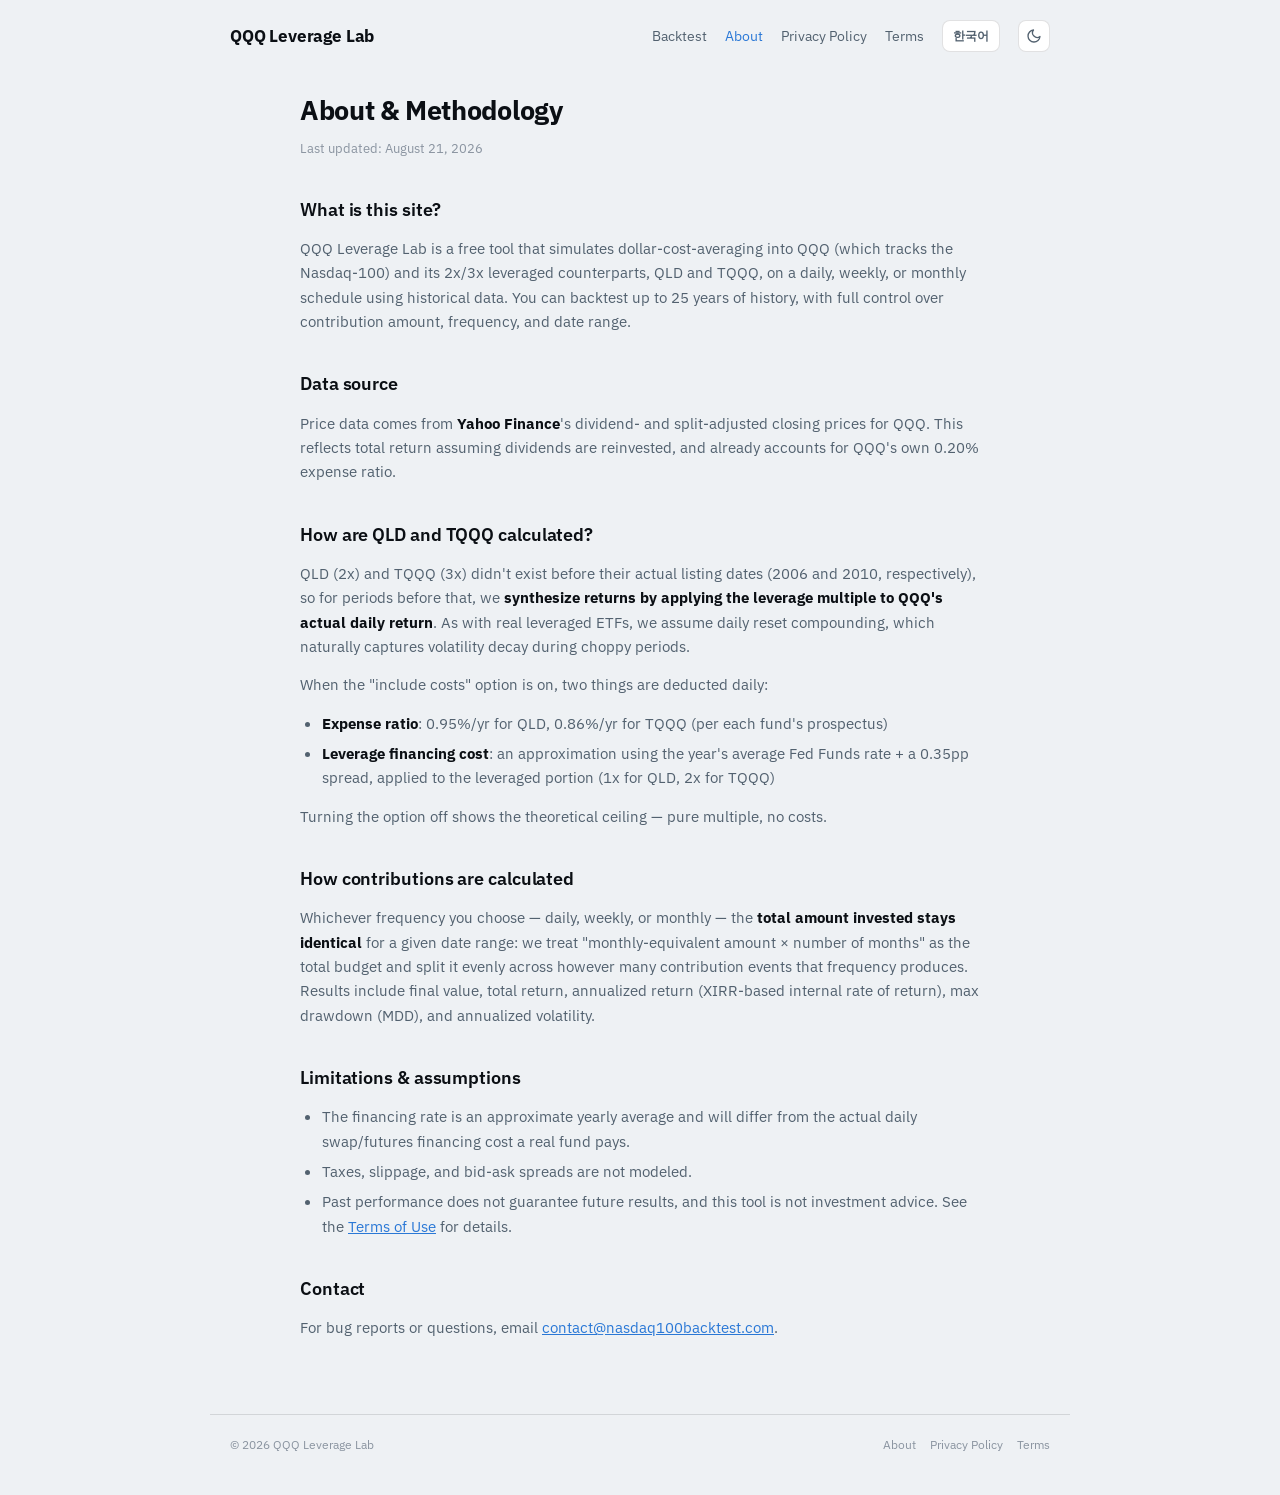
==== about.html @ fd0b96f0 "Add Korean/English language toggle (defaults to English) and remove ad placeholder" ====
<!doctype html>
<html lang="ko">
<head>
<script async src="https://pagead2.googlesyndication.com/pagead/js/adsbygoogle.js?client=ca-pub-5607384951754093" crossorigin="anonymous"></script>
<meta charset="utf-8">
<script>(function(){var t=localStorage.getItem('theme');if(t==='dark'||t==='light')document.documentElement.setAttribute('data-theme',t);var l=localStorage.getItem('lang');if(!(l==='ko'||l==='en'))l='en';document.documentElement.setAttribute('data-lang',l);document.documentElement.setAttribute('lang',l);})();</script>
<meta name="viewport" content="width=device-width, initial-scale=1">
<title data-i18n="about.title">소개 및 방법론 — QQQ Leverage Lab</title>
<meta name="description" content="QQQ Leverage Lab이 QQQ·QLD·TQQQ 백테스트를 계산하는 방식과 데이터 출처, 가정을 설명합니다." data-i18n-attr="content:about.metaDesc">
<link rel="preconnect" href="https://fonts.googleapis.com">
<link rel="preconnect" href="https://fonts.gstatic.com" crossorigin>
<link href="https://fonts.googleapis.com/css2?family=IBM+Plex+Mono:wght@400;500;600&family=IBM+Plex+Sans:wght@400;500;600;700&display=swap" rel="stylesheet">
<link rel="stylesheet" href="assets/site.css">
</head>
<body>
  <header class="site-header">
    <a class="brand" href="index.html">QQQ Leverage Lab</a>
    <div class="header-right">
    <nav>
      <a href="index.html" data-i18n="nav.backtest">백테스트</a>
      <a href="about.html" aria-current="page" data-i18n="nav.about">소개</a>
      <a href="privacy.html" data-i18n="nav.privacy">개인정보처리방침</a>
      <a href="terms.html" data-i18n="nav.terms">이용약관</a>
    </nav>
    <button class="lang-toggle" id="langToggle" type="button" aria-label="Toggle language">EN</button>
    <button class="theme-toggle" id="themeToggle" type="button" aria-label="다크모드 전환" data-i18n-attr="aria-label:theme.toggle">
      <svg class="icon-sun" viewBox="0 0 24 24" fill="none" stroke="currentColor" stroke-width="2" stroke-linecap="round" stroke-linejoin="round"><circle cx="12" cy="12" r="4"></circle><path d="M12 2v2M12 20v2M4.93 4.93l1.41 1.41M17.66 17.66l1.41 1.41M2 12h2M20 12h2M6.34 17.66l-1.41 1.41M19.07 4.93l-1.41 1.41"></path></svg>
      <svg class="icon-moon" viewBox="0 0 24 24" fill="none" stroke="currentColor" stroke-width="2" stroke-linecap="round" stroke-linejoin="round"><path d="M21 12.79A9 9 0 1 1 11.21 3 7 7 0 0 0 21 12.79z"></path></svg>
    </button>
  </div>
  </header>

  <main class="prose">
  <div data-i18n-block="ko">
    <h1>소개 및 방법론</h1>
    <p class="updated">최종 수정일: 2026년 8월 21일</p>

    <h2>이 사이트는 무엇인가요?</h2>
    <p>QQQ Leverage Lab은 나스닥100 지수를 추종하는 QQQ와, 이를 2배·3배로 추종하는 레버리지 ETF인 QLD·TQQQ에 매일/매주/매월 적립식으로 투자했을 때의 결과를 과거 데이터로 시뮬레이션하는 무료 도구입니다. 최대 25년치 데이터로 백테스트할 수 있으며, 매수 금액과 주기, 기간을 자유롭게 조절할 수 있습니다.</p>

    <h2>데이터 출처</h2>
    <p>가격 데이터는 <strong>Yahoo Finance</strong>가 제공하는 QQQ의 배당·분할 조정 종가(adjusted close)를 사용합니다. 이 값은 실제 배당금을 재투자했다고 가정했을 때의 총수익 기준 가격이며, QQQ 자체의 운용보수(0.20%)가 이미 반영되어 있습니다.</p>

    <h2>QLD·TQQQ는 어떻게 계산하나요?</h2>
    <p>QLD(2배)와 TQQQ(3배)는 실제 상장일(각각 2006년, 2010년) 이전 구간에서는 존재하지 않았기 때문에, 해당 기간까지 포함해 <strong>QQQ의 실제 일별 수익률에 배율을 곱하는 방식으로 합성</strong>합니다. 실제 레버리지 ETF와 마찬가지로 매일 배율이 재조정(daily reset)된다고 가정하며, 이 과정에서 변동성이 큰 구간의 복리 효과(변동성 감쇠)가 자연스럽게 반영됩니다.</p>
    <p>"비용 반영" 옵션을 켜면 다음 두 가지를 매일 차감합니다.</p>
    <ul>
      <li><strong>운용보수</strong>: QLD 연 0.95%, TQQQ 연 0.86% (공시 기준)</li>
      <li><strong>레버리지 조달비용</strong>: 연도별 평균 Fed Funds 금리 + 0.35%p 스프레드를 배율 초과분(QLD는 1배분, TQQQ는 2배분)에 대해 근사 적용</li>
    </ul>
    <p>옵션을 끄면 비용 없이 배율만 적용한 이론적 상한값을 보여줍니다.</p>

    <h2>적립식 매수 계산 방식</h2>
    <p>매일/매주/매월 중 어떤 주기를 선택해도 선택한 기간의 <strong>총 투자원금은 동일</strong>하도록, "월 환산 투자금액 × 개월 수"를 총예산으로 두고 이를 매수 횟수만큼 균등 분할합니다. 최종 평가금액, 총수익률, 연환산수익률(XIRR 기준 내부수익률), 최대낙폭(MDD), 연율화 변동성을 함께 제공합니다.</p>

    <h2>한계와 가정</h2>
    <ul>
      <li>조달금리는 연도별 평균치의 근사값이며, 실제 상품이 매일 지불하는 스왑·선물 조달비용과는 차이가 있을 수 있습니다.</li>
      <li>세금, 매매 슬리피지, 매수·매도 스프레드는 반영하지 않습니다.</li>
      <li>과거 성과는 미래 수익을 보장하지 않으며, 이 도구는 투자 조언이 아닙니다. 자세한 내용은 <a href="terms.html">이용약관</a>을 참고해 주세요.</li>
    </ul>

    <h2>문의</h2>
    <p>오류 제보나 문의사항은 <a href="mailto:contact@nasdaq100backtest.com">contact@nasdaq100backtest.com</a>으로 보내주세요.</p>
  </div>
  <div data-i18n-block="en" hidden>
    <h1>About &amp; Methodology</h1>
    <p class="updated">Last updated: August 21, 2026</p>

    <h2>What is this site?</h2>
    <p>QQQ Leverage Lab is a free tool that simulates dollar-cost-averaging into QQQ (which tracks the Nasdaq-100) and its 2x/3x leveraged counterparts, QLD and TQQQ, on a daily, weekly, or monthly schedule using historical data. You can backtest up to 25 years of history, with full control over contribution amount, frequency, and date range.</p>

    <h2>Data source</h2>
    <p>Price data comes from <strong>Yahoo Finance</strong>'s dividend- and split-adjusted closing prices for QQQ. This reflects total return assuming dividends are reinvested, and already accounts for QQQ's own 0.20% expense ratio.</p>

    <h2>How are QLD and TQQQ calculated?</h2>
    <p>QLD (2x) and TQQQ (3x) didn't exist before their actual listing dates (2006 and 2010, respectively), so for periods before that, we <strong>synthesize returns by applying the leverage multiple to QQQ's actual daily return</strong>. As with real leveraged ETFs, we assume daily reset compounding, which naturally captures volatility decay during choppy periods.</p>
    <p>When the "include costs" option is on, two things are deducted daily:</p>
    <ul>
      <li><strong>Expense ratio</strong>: 0.95%/yr for QLD, 0.86%/yr for TQQQ (per each fund's prospectus)</li>
      <li><strong>Leverage financing cost</strong>: an approximation using the year's average Fed Funds rate + a 0.35pp spread, applied to the leveraged portion (1x for QLD, 2x for TQQQ)</li>
    </ul>
    <p>Turning the option off shows the theoretical ceiling — pure multiple, no costs.</p>

    <h2>How contributions are calculated</h2>
    <p>Whichever frequency you choose — daily, weekly, or monthly — the <strong>total amount invested stays identical</strong> for a given date range: we treat "monthly-equivalent amount × number of months" as the total budget and split it evenly across however many contribution events that frequency produces. Results include final value, total return, annualized return (XIRR-based internal rate of return), max drawdown (MDD), and annualized volatility.</p>

    <h2>Limitations &amp; assumptions</h2>
    <ul>
      <li>The financing rate is an approximate yearly average and will differ from the actual daily swap/futures financing cost a real fund pays.</li>
      <li>Taxes, slippage, and bid-ask spreads are not modeled.</li>
      <li>Past performance does not guarantee future results, and this tool is not investment advice. See the <a href="terms.html">Terms of Use</a> for details.</li>
    </ul>

    <h2>Contact</h2>
    <p>For bug reports or questions, email <a href="mailto:contact@nasdaq100backtest.com">contact@nasdaq100backtest.com</a>.</p>
  </div>
  </main>

  <footer class="site-footer">
    <span data-i18n="footer.copyright">© 2026 QQQ Leverage Lab</span>
    <nav>
      <a href="about.html" data-i18n="nav.about">소개</a>
      <a href="privacy.html" data-i18n="nav.privacy">개인정보처리방침</a>
      <a href="terms.html" data-i18n="nav.terms">이용약관</a>
    </nav>
  </footer>
<script src="assets/i18n-dict.js" defer></script>
<script src="assets/i18n.js" defer></script>
<script src="assets/theme.js" defer></script>
</body>
</html>
---- assets/site.css ----
:root {
  color-scheme: light;
  --bg: #eef1f4;
  --surface: #ffffff;
  --surface-2: #e3e8ec;
  --text: #0b0f14;
  --text-dim: #52616f;
  --muted: #8a94a0;
  --border: rgba(11,15,20,0.12);
  --border-strong: rgba(11,15,20,0.20);
  --accent: #2a78d6;
  --accent-ink: #ffffff;
  --shadow: 0 1px 2px rgba(11,15,20,0.04), 0 8px 24px -12px rgba(11,15,20,0.18);
}
@media (prefers-color-scheme: dark) {
  :root:not([data-theme="light"]) {
    color-scheme: dark;
    --bg: #0d0f11;
    --surface: #171b1e;
    --surface-2: #1f242a;
    --text: #f2f4f6;
    --text-dim: #a9b3bd;
    --muted: #7d8791;
    --border: rgba(255,255,255,0.12);
    --border-strong: rgba(255,255,255,0.22);
    --accent: #4c95ea;
    --accent-ink: #08121c;
    --shadow: 0 1px 2px rgba(0,0,0,0.3), 0 8px 24px -12px rgba(0,0,0,0.5);
  }
}
:root[data-theme="dark"] {
  color-scheme: dark;
  --bg: #0d0f11;
  --surface: #171b1e;
  --surface-2: #1f242a;
  --text: #f2f4f6;
  --text-dim: #a9b3bd;
  --muted: #7d8791;
  --border: rgba(255,255,255,0.12);
  --border-strong: rgba(255,255,255,0.22);
  --accent: #4c95ea;
  --accent-ink: #08121c;
  --shadow: 0 1px 2px rgba(0,0,0,0.3), 0 8px 24px -12px rgba(0,0,0,0.5);
}

* { box-sizing: border-box; }
html { -webkit-text-size-adjust: 100%; }
body {
  margin: 0;
  background: var(--bg);
  color: var(--text);
  font-family: "IBM Plex Sans", system-ui, -apple-system, "Segoe UI", sans-serif;
  -webkit-font-smoothing: antialiased;
  line-height: 1.6;
}
a { color: var(--accent); }

.site-header {
  max-width: 860px;
  margin: 0 auto;
  padding: 20px 20px 0;
  display: flex;
  align-items: center;
  justify-content: space-between;
  gap: 16px;
  flex-wrap: wrap;
}
.site-header .brand {
  font-weight: 700;
  font-size: 1.05rem;
  color: var(--text);
  text-decoration: none;
  letter-spacing: -0.01em;
}
.site-header nav {
  display: flex;
  gap: 18px;
  flex-wrap: wrap;
}
.site-header nav a {
  font-size: 0.86rem;
  color: var(--text-dim);
  text-decoration: none;
}
.site-header nav a:hover,
.site-header nav a[aria-current="page"] {
  color: var(--accent);
}
.header-right {
  display: flex;
  align-items: center;
  gap: 18px;
}
.theme-toggle {
  display: inline-flex;
  align-items: center;
  justify-content: center;
  width: 32px;
  height: 32px;
  border-radius: 8px;
  border: 1px solid var(--border);
  background: var(--surface);
  color: var(--text-dim);
  cursor: pointer;
  padding: 0;
  flex: none;
}
.theme-toggle:hover { color: var(--text); border-color: var(--border-strong); }
.theme-toggle svg { width: 16px; height: 16px; display: none; }
.theme-toggle[data-current="light"] .icon-moon { display: block; }
.theme-toggle[data-current="dark"] .icon-sun { display: block; }

.lang-toggle {
  display: inline-flex;
  align-items: center;
  justify-content: center;
  height: 32px;
  padding: 0 10px;
  border-radius: 8px;
  border: 1px solid var(--border);
  background: var(--surface);
  color: var(--text-dim);
  cursor: pointer;
  font: inherit;
  font-size: 0.78rem;
  font-weight: 600;
  flex: none;
}
.lang-toggle:hover { color: var(--text); border-color: var(--border-strong); }

main.prose {
  max-width: 720px;
  margin: 0 auto;
  padding: 36px 20px 60px;
}
main.prose h1 {
  font-size: 1.7rem;
  font-weight: 700;
  letter-spacing: -0.01em;
  margin: 0 0 6px;
  text-wrap: balance;
}
main.prose .updated {
  font-size: 0.82rem;
  color: var(--muted);
  margin: 0 0 32px;
}
main.prose h2 {
  font-size: 1.15rem;
  font-weight: 600;
  margin: 36px 0 12px;
  letter-spacing: -0.005em;
}
main.prose p, main.prose li {
  font-size: 0.95rem;
  color: var(--text-dim);
}
main.prose p { margin: 0 0 14px; }
main.prose ul, main.prose ol { margin: 0 0 14px; padding-left: 22px; }
main.prose li { margin-bottom: 6px; }
main.prose strong { color: var(--text); }
main.prose .card {
  background: var(--surface);
  border: 1px solid var(--border);
  border-radius: 12px;
  box-shadow: var(--shadow);
  padding: 18px 20px;
  margin: 0 0 20px;
}
main.prose code {
  font-family: "IBM Plex Mono", ui-monospace, monospace;
  font-size: 0.85em;
  background: var(--surface-2);
  padding: 1px 5px;
  border-radius: 4px;
}

.site-footer {
  max-width: 860px;
  margin: 0 auto;
  padding: 20px 20px 40px;
  font-size: 0.78rem;
  color: var(--muted);
  display: flex;
  justify-content: space-between;
  gap: 12px;
  flex-wrap: wrap;
  border-top: 1px solid var(--border);
}
.site-footer nav { display: flex; gap: 14px; flex-wrap: wrap; }
.site-footer nav a { color: var(--muted); text-decoration: none; }
.site-footer nav a:hover { color: var(--text-dim); }
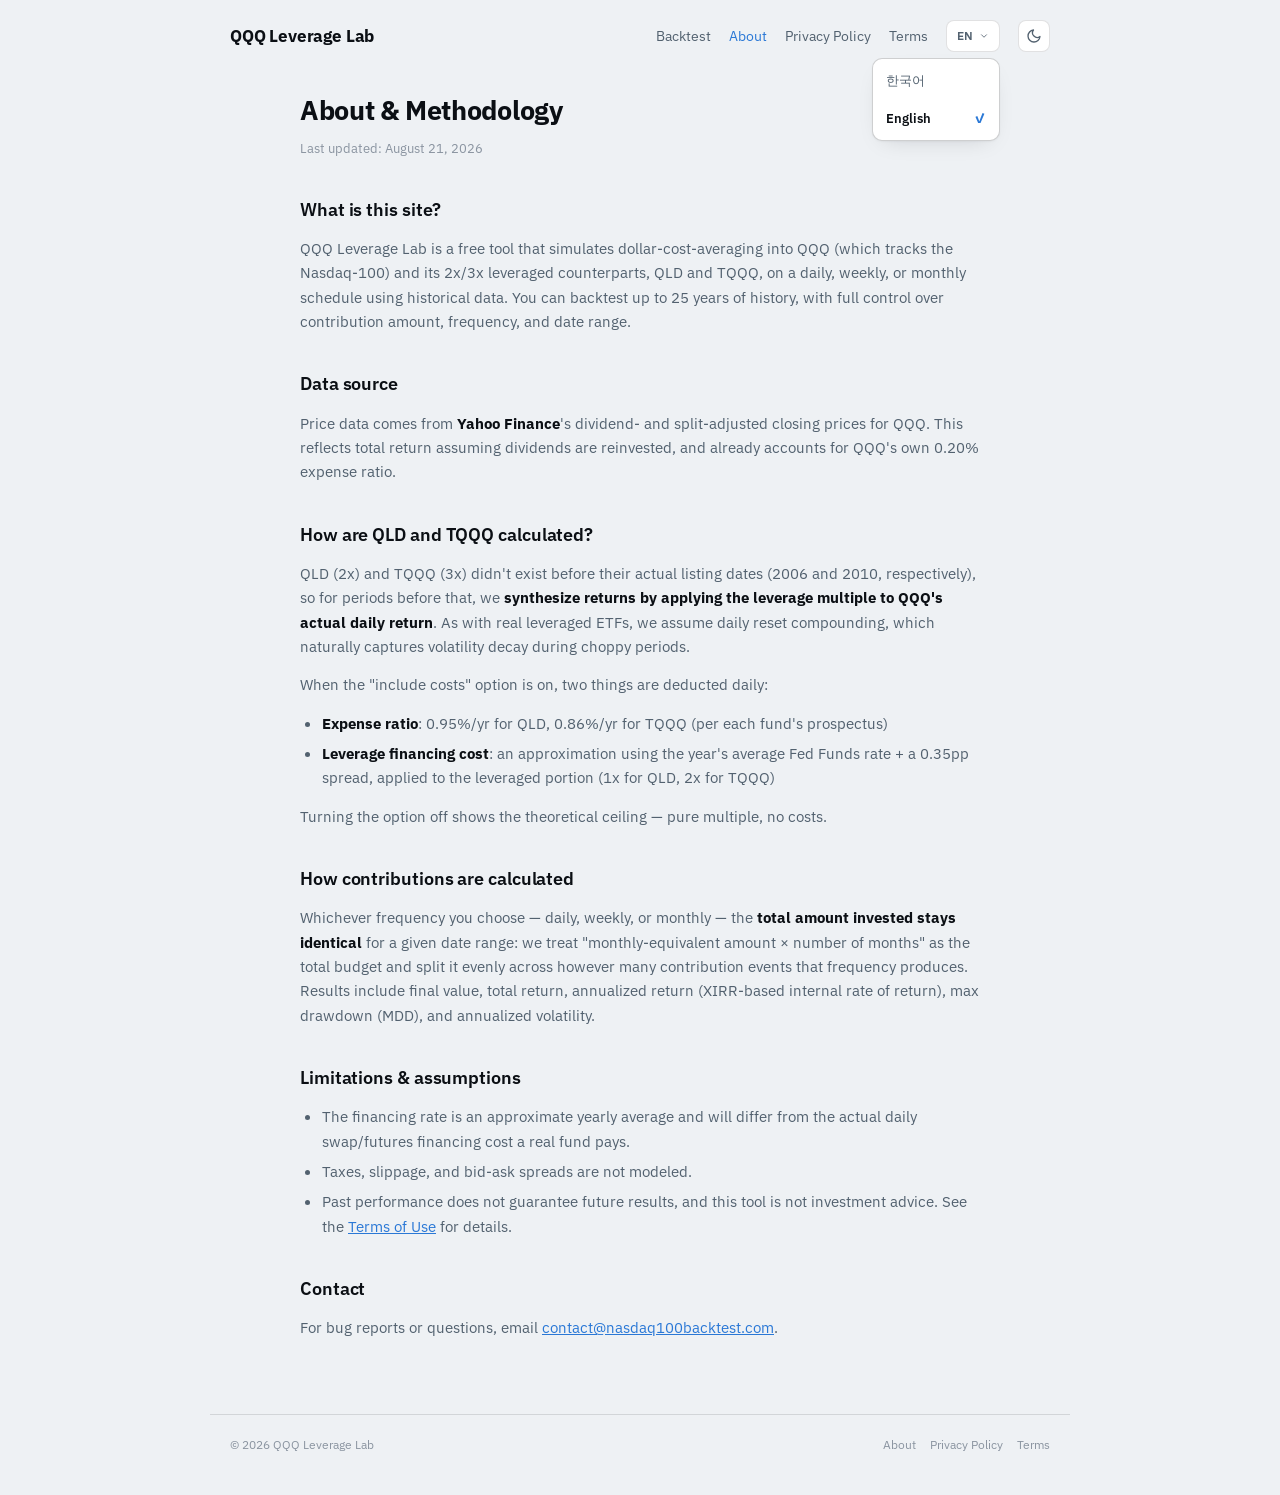
==== commit c7e3b5af: "Change language switcher to a dropdown menu instead of a single toggle" ====
--- a/about.html
+++ b/about.html
@@ -22,7 +22,16 @@
       <a href="privacy.html" data-i18n="nav.privacy">개인정보처리방침</a>
       <a href="terms.html" data-i18n="nav.terms">이용약관</a>
     </nav>
-    <button class="lang-toggle" id="langToggle" type="button" aria-label="Toggle language">EN</button>
+    <div class="lang-select">
+      <button class="lang-toggle" id="langToggle" type="button" aria-haspopup="listbox" aria-expanded="false" aria-label="Select language">
+        <span id="langCurrentLabel">EN</span>
+        <svg class="lang-caret" viewBox="0 0 24 24" width="10" height="10" fill="none" stroke="currentColor" stroke-width="2" stroke-linecap="round" stroke-linejoin="round"><path d="M6 9l6 6 6-6"></path></svg>
+      </button>
+      <div class="lang-menu" id="langMenu" role="listbox" hidden>
+        <button class="lang-option" type="button" data-lang-option="ko" role="option">한국어</button>
+        <button class="lang-option" type="button" data-lang-option="en" role="option">English</button>
+      </div>
+    </div>
     <button class="theme-toggle" id="themeToggle" type="button" aria-label="다크모드 전환" data-i18n-attr="aria-label:theme.toggle">
       <svg class="icon-sun" viewBox="0 0 24 24" fill="none" stroke="currentColor" stroke-width="2" stroke-linecap="round" stroke-linejoin="round"><circle cx="12" cy="12" r="4"></circle><path d="M12 2v2M12 20v2M4.93 4.93l1.41 1.41M17.66 17.66l1.41 1.41M2 12h2M20 12h2M6.34 17.66l-1.41 1.41M19.07 4.93l-1.41 1.41"></path></svg>
       <svg class="icon-moon" viewBox="0 0 24 24" fill="none" stroke="currentColor" stroke-width="2" stroke-linecap="round" stroke-linejoin="round"><path d="M21 12.79A9 9 0 1 1 11.21 3 7 7 0 0 0 21 12.79z"></path></svg>
--- a/assets/site.css
+++ b/assets/site.css
@@ -110,10 +110,14 @@
 .theme-toggle[data-current="light"] .icon-moon { display: block; }
 .theme-toggle[data-current="dark"] .icon-sun { display: block; }
 
+.lang-select {
+  position: relative;
+  flex: none;
+}
 .lang-toggle {
   display: inline-flex;
   align-items: center;
-  justify-content: center;
+  gap: 6px;
   height: 32px;
   padding: 0 10px;
   border-radius: 8px;
@@ -124,9 +128,47 @@
   font: inherit;
   font-size: 0.78rem;
   font-weight: 600;
-  flex: none;
 }
 .lang-toggle:hover { color: var(--text); border-color: var(--border-strong); }
+.lang-toggle .lang-caret { flex: none; transition: transform 0.12s; }
+.lang-toggle[aria-expanded="true"] .lang-caret { transform: rotate(180deg); }
+.lang-menu {
+  position: absolute;
+  top: calc(100% + 6px);
+  right: 0;
+  min-width: 128px;
+  background: var(--surface);
+  border: 1px solid var(--border-strong);
+  border-radius: 10px;
+  box-shadow: var(--shadow);
+  padding: 4px;
+  display: flex;
+  flex-direction: column;
+  gap: 2px;
+  z-index: 20;
+}
+.lang-option {
+  display: flex;
+  align-items: center;
+  justify-content: space-between;
+  width: 100%;
+  text-align: left;
+  padding: 7px 9px;
+  border: none;
+  border-radius: 6px;
+  background: none;
+  color: var(--text-dim);
+  font: inherit;
+  font-size: 0.84rem;
+  cursor: pointer;
+}
+.lang-option:hover { background: var(--surface-2); color: var(--text); }
+.lang-option.current { color: var(--text); font-weight: 600; }
+.lang-option.current::after {
+  content: '✓';
+  color: var(--accent);
+  font-weight: 700;
+}
 
 main.prose {
   max-width: 720px;
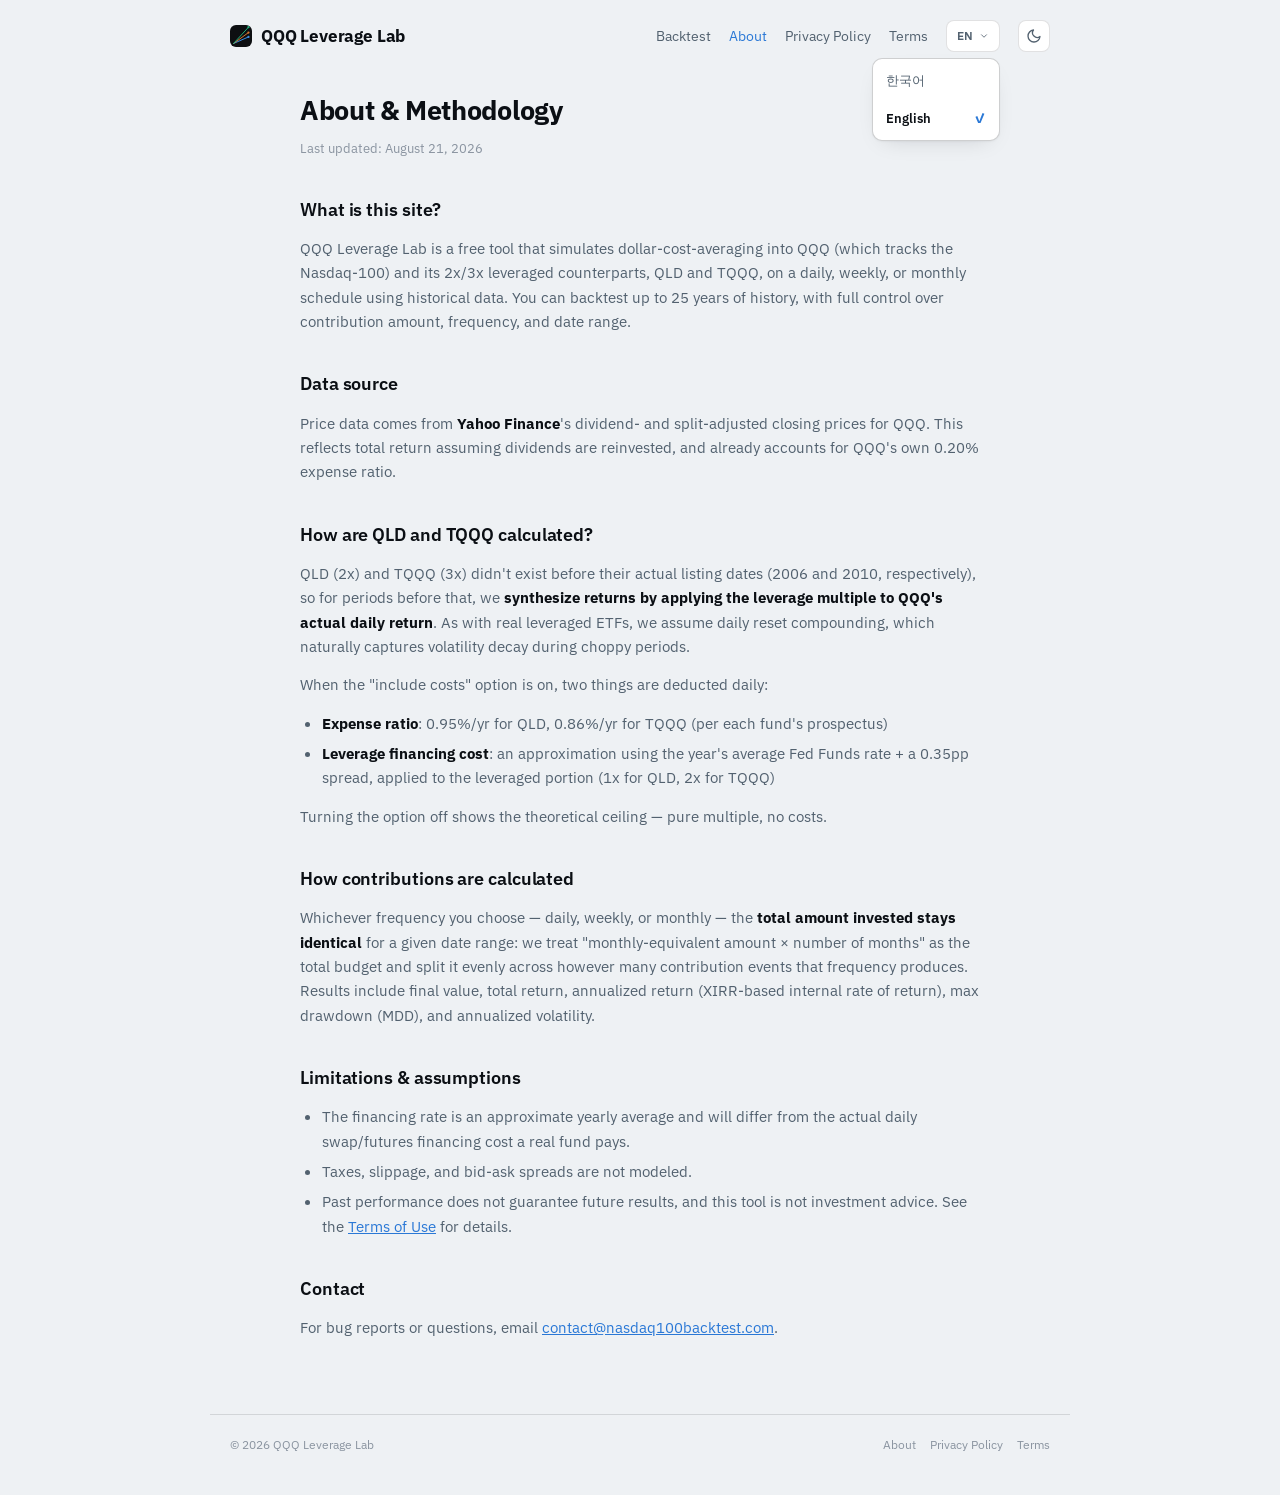
==== commit 78c3a77c: "Show favicon icon next to brand name in the site header" ====
--- a/about.html
+++ b/about.html
@@ -3,6 +3,15 @@
 <head>
 <script async src="https://pagead2.googlesyndication.com/pagead/js/adsbygoogle.js?client=ca-pub-5607384951754093" crossorigin="anonymous"></script>
 <meta charset="utf-8">
+<script async src="https://www.googletagmanager.com/gtag/js?id=G-2SVTT1Y1WP"></script>
+<script>
+  window.dataLayer = window.dataLayer || [];
+  function gtag(){dataLayer.push(arguments);}
+  gtag('js', new Date());
+  gtag('config', 'G-2SVTT1Y1WP');
+</script>
+<meta name="naver-site-verification" content="fcc4415f4fab4bbf8a427a726057feadd72a2347" />
+<meta name="google-site-verification" content="22jd1Q9gwpfGcwd0MvSlxlhC8mekAJ9CjNMXHGUHASE" />
 <script>(function(){var t=localStorage.getItem('theme');if(t==='dark'||t==='light')document.documentElement.setAttribute('data-theme',t);var l=localStorage.getItem('lang');if(!(l==='ko'||l==='en'))l='en';document.documentElement.setAttribute('data-lang',l);document.documentElement.setAttribute('lang',l);})();</script>
 <meta name="viewport" content="width=device-width, initial-scale=1">
 <title data-i18n="about.title">소개 및 방법론 — QQQ Leverage Lab</title>
@@ -10,11 +19,14 @@
 <link rel="preconnect" href="https://fonts.googleapis.com">
 <link rel="preconnect" href="https://fonts.gstatic.com" crossorigin>
 <link href="https://fonts.googleapis.com/css2?family=IBM+Plex+Mono:wght@400;500;600&family=IBM+Plex+Sans:wght@400;500;600;700&display=swap" rel="stylesheet">
-<link rel="stylesheet" href="assets/site.css">
+<link rel="stylesheet" href="assets/site.css?v4">
+<link rel="icon" href="favicon.ico" sizes="32x32">
+<link rel="icon" href="assets/favicon.svg" type="image/svg+xml">
+<link rel="apple-touch-icon" href="assets/apple-touch-icon.png">
 </head>
 <body>
   <header class="site-header">
-    <a class="brand" href="index.html">QQQ Leverage Lab</a>
+    <a class="brand" href="index.html"><img src="assets/favicon.svg" alt="" class="brand-icon">QQQ Leverage Lab</a>
     <div class="header-right">
     <nav>
       <a href="index.html" data-i18n="nav.backtest">백테스트</a>
@@ -114,8 +126,8 @@
       <a href="terms.html" data-i18n="nav.terms">이용약관</a>
     </nav>
   </footer>
-<script src="assets/i18n-dict.js" defer></script>
-<script src="assets/i18n.js" defer></script>
-<script src="assets/theme.js" defer></script>
+<script src="assets/i18n-dict.js?v3" defer></script>
+<script src="assets/i18n.js?v3" defer></script>
+<script src="assets/theme.js?v3" defer></script>
 </body>
 </html>
--- a/assets/site.css
+++ b/assets/site.css
@@ -66,11 +66,20 @@
   flex-wrap: wrap;
 }
 .site-header .brand {
+  display: inline-flex;
+  align-items: center;
+  gap: 9px;
   font-weight: 700;
   font-size: 1.05rem;
   color: var(--text);
   text-decoration: none;
   letter-spacing: -0.01em;
+}
+.site-header .brand-icon {
+  width: 22px;
+  height: 22px;
+  border-radius: 6px;
+  flex: none;
 }
 .site-header nav {
   display: flex;
